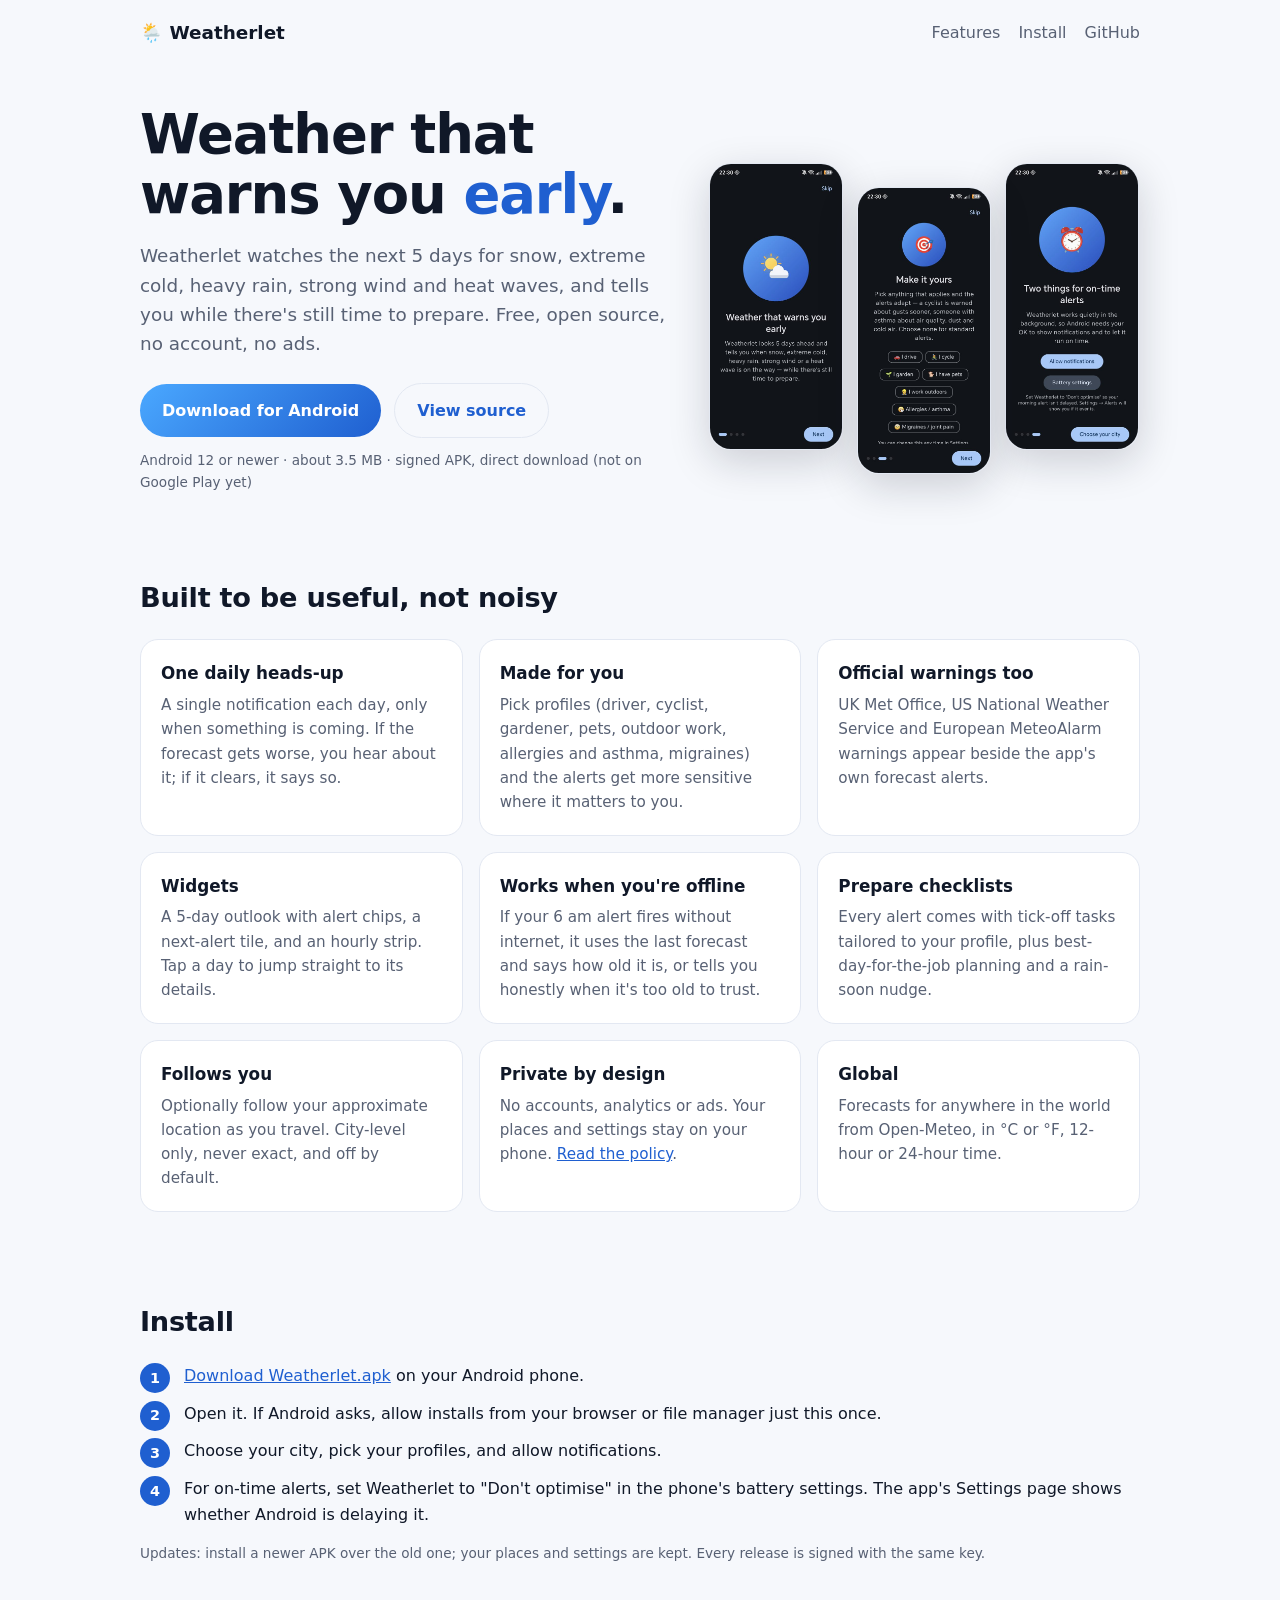
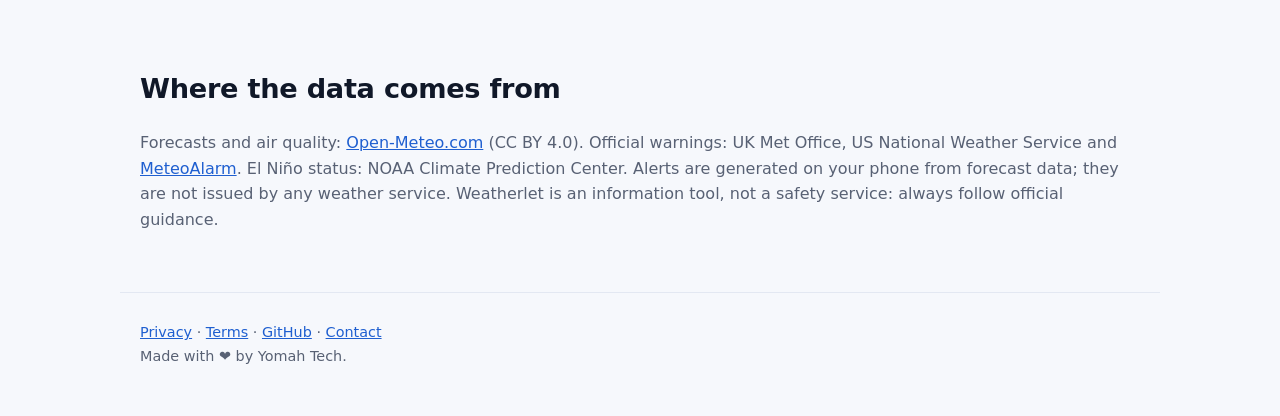
==== docs/index.html @ 23e0dc18 "Weatherlet 1.2.1: weather alerts, widgets, tile and website Co-Authored-By: Claude Sonnet 5.5 <norep" ====
<!doctype html><html lang="en"><head><meta charset="utf-8"><meta name="viewport" content="width=device-width,initial-scale=1">
<title>Weatherlet · Weather alerts that warn you early</title>
<meta name="description" content="Weatherlet is a free Android app that checks the next 5 days and warns you about snow, extreme cold, heavy rain, strong wind and heat waves, so you can prepare early.">
<link rel="stylesheet" href="style.css"></head><body>
<header class="bar"><a class="brand" href="./">🌦️ Weatherlet</a>
<nav><a href="#features">Features</a><a href="#install">Install</a><a href="https://github.com/yomahtechltd/weatherlet">GitHub</a></nav></header>

<div class="hero"><div>
<h1>Weather that warns you <span style="color:var(--brand)">early</span>.</h1>
<p class="lead">Weatherlet watches the next 5 days for snow, extreme cold, heavy rain, strong wind and heat waves, and tells you while there's still time to prepare. Free, open source, no account, no ads.</p>
<a class="btn" href="https://github.com/yomahtechltd/weatherlet/releases/latest/download/Weatherlet.apk">Download for Android</a>
<a class="btn ghost" href="https://github.com/yomahtechltd/weatherlet">View source</a>
<p class="fine">Android 12 or newer · about 3.5 MB · signed APK, direct download (not on Google Play yet)</p></div>
<div class="shots"><img src="img/intro-1.jpg" alt="Weatherlet welcome screen"><img src="img/intro-profiles.jpg" alt="Choosing profiles such as cyclist or asthma"><img src="img/intro-alerts.jpg" alt="Notification and battery setup"></div></div>

<section id="features"><h2>Built to be useful, not noisy</h2><div class="grid">
<div class="card"><h3>One daily heads-up</h3><p>A single notification each day, only when something is coming. If the forecast gets worse, you hear about it; if it clears, it says so.</p></div>
<div class="card"><h3>Made for you</h3><p>Pick profiles (driver, cyclist, gardener, pets, outdoor work, allergies and asthma, migraines) and the alerts get more sensitive where it matters to you.</p></div>
<div class="card"><h3>Official warnings too</h3><p>UK Met Office, US National Weather Service and European MeteoAlarm warnings appear beside the app's own forecast alerts.</p></div>
<div class="card"><h3>Widgets</h3><p>A 5-day outlook with alert chips, a next-alert tile, and an hourly strip. Tap a day to jump straight to its details.</p></div>
<div class="card"><h3>Works when you're offline</h3><p>If your 6&nbsp;am alert fires without internet, it uses the last forecast and says how old it is, or tells you honestly when it's too old to trust.</p></div>
<div class="card"><h3>Prepare checklists</h3><p>Every alert comes with tick-off tasks tailored to your profile, plus best-day-for-the-job planning and a rain-soon nudge.</p></div>
<div class="card"><h3>Follows you</h3><p>Optionally follow your approximate location as you travel. City-level only, never exact, and off by default.</p></div>
<div class="card"><h3>Private by design</h3><p>No accounts, analytics or ads. Your places and settings stay on your phone. <a href="privacy.html">Read the policy</a>.</p></div>
<div class="card"><h3>Global</h3><p>Forecasts for anywhere in the world from Open-Meteo, in °C or °F, 12-hour or 24-hour time.</p></div></div></section>

<section id="install"><h2>Install</h2><ol class="steps">
<li><a href="https://github.com/yomahtechltd/weatherlet/releases/latest/download/Weatherlet.apk">Download Weatherlet.apk</a> on your Android phone.</li>
<li>Open it. If Android asks, allow installs from your browser or file manager just this once.</li>
<li>Choose your city, pick your profiles, and allow notifications.</li>
<li>For on-time alerts, set Weatherlet to "Don't optimise" in the phone's battery settings. The app's Settings page shows whether Android is delaying it.</li></ol>
<p class="fine">Updates: install a newer APK over the old one; your places and settings are kept. Every release is signed with the same key.</p></section>

<section><h2>Where the data comes from</h2>
<p class="muted">Forecasts and air quality: <a href="https://open-meteo.com/">Open-Meteo.com</a> (CC BY 4.0). Official warnings: UK Met Office, US National Weather Service and <a href="https://meteoalarm.org/">MeteoAlarm</a>. El Niño status: NOAA Climate Prediction Center. Alerts are generated on your phone from forecast data; they are not issued by any weather service. Weatherlet is an information tool, not a safety service: always follow official guidance.</p></section>

<footer><a href="privacy.html">Privacy</a> · <a href="terms.html">Terms</a> · <a href="https://github.com/yomahtechltd/weatherlet">GitHub</a> · <a href="mailto:yomahtechuk@outlook.com">Contact</a><br>Made with ❤️ by Yomah Tech.</footer></body></html>
---- docs/style.css ----
:root{--bg:#f6f8fc;--card:#fff;--ink:#101828;--muted:#586174;--brand:#1f5fd0;--brand2:#4aa8ff;--line:#e3e8f2;--warn:#b45309}
@media (prefers-color-scheme:dark){:root{--bg:#0d1117;--card:#161b22;--ink:#e6edf3;--muted:#9aa5b4;--brand:#6ea8ff;--brand2:#1f5fd0;--line:#272e38;--warn:#f0a43a}}
*{box-sizing:border-box}body{margin:0;background:var(--bg);color:var(--ink);font:16px/1.6 system-ui,-apple-system,"Segoe UI",Roboto,sans-serif}
a{color:var(--brand)}.muted{color:var(--muted)}
.bar{max-width:1040px;margin:0 auto;padding:18px 20px;display:flex;justify-content:space-between;align-items:center}
.brand{font-weight:700;font-size:1.15rem;text-decoration:none;color:var(--ink)}
.bar nav a{margin-left:18px;text-decoration:none;color:var(--muted)}
.hero{max-width:1040px;margin:0 auto;padding:40px 20px 24px;display:grid;grid-template-columns:1.1fr .9fr;gap:40px;align-items:center}
.hero h1{font-size:clamp(2.2rem,5vw,3.4rem);line-height:1.1;margin:0 0 16px;letter-spacing:-.02em}
.hero p.lead{font-size:1.15rem;color:var(--muted);margin:0 0 24px}
.btn{display:inline-block;background:linear-gradient(135deg,var(--brand2),var(--brand));color:#fff;padding:14px 22px;border-radius:999px;text-decoration:none;font-weight:600}
.btn.ghost{background:none;color:var(--brand);border:1.5px solid var(--line);margin-left:8px}
.fine{font-size:.85rem;color:var(--muted);margin-top:12px}
.shots{display:flex;gap:14px;justify-content:center}
.shots img{width:31%;max-width:190px;border-radius:22px;border:1px solid var(--line);box-shadow:0 12px 40px rgba(16,24,40,.18)}
.shots img:nth-child(2){transform:translateY(24px)}
section{max-width:1040px;margin:0 auto;padding:44px 20px}
h2{font-size:1.7rem;margin:0 0 20px;letter-spacing:-.01em}
.grid{display:grid;grid-template-columns:repeat(auto-fit,minmax(260px,1fr));gap:16px}
.card{background:var(--card);border:1px solid var(--line);border-radius:18px;padding:20px}
.card h3{margin:0 0 6px;font-size:1.05rem}.card p{margin:0;color:var(--muted);font-size:.95rem}
.steps{counter-reset:s;padding:0;list-style:none}.steps li{counter-increment:s;margin:0 0 12px;padding-left:44px;position:relative}
.steps li::before{content:counter(s);position:absolute;left:0;top:0;width:30px;height:30px;border-radius:50%;background:var(--brand);color:#fff;display:grid;place-items:center;font-weight:700;font-size:.9rem}
footer{max-width:1040px;margin:0 auto;padding:28px 20px 48px;color:var(--muted);font-size:.9rem;border-top:1px solid var(--line)}
.doc{max-width:720px;margin:0 auto;padding:20px}.doc h1{font-size:2rem}.doc h2{font-size:1.2rem;margin:28px 0 8px}
@media(max-width:800px){.hero{grid-template-columns:1fr;padding-top:16px}.shots img:nth-child(2){transform:none}.btn.ghost{margin:10px 0 0}}
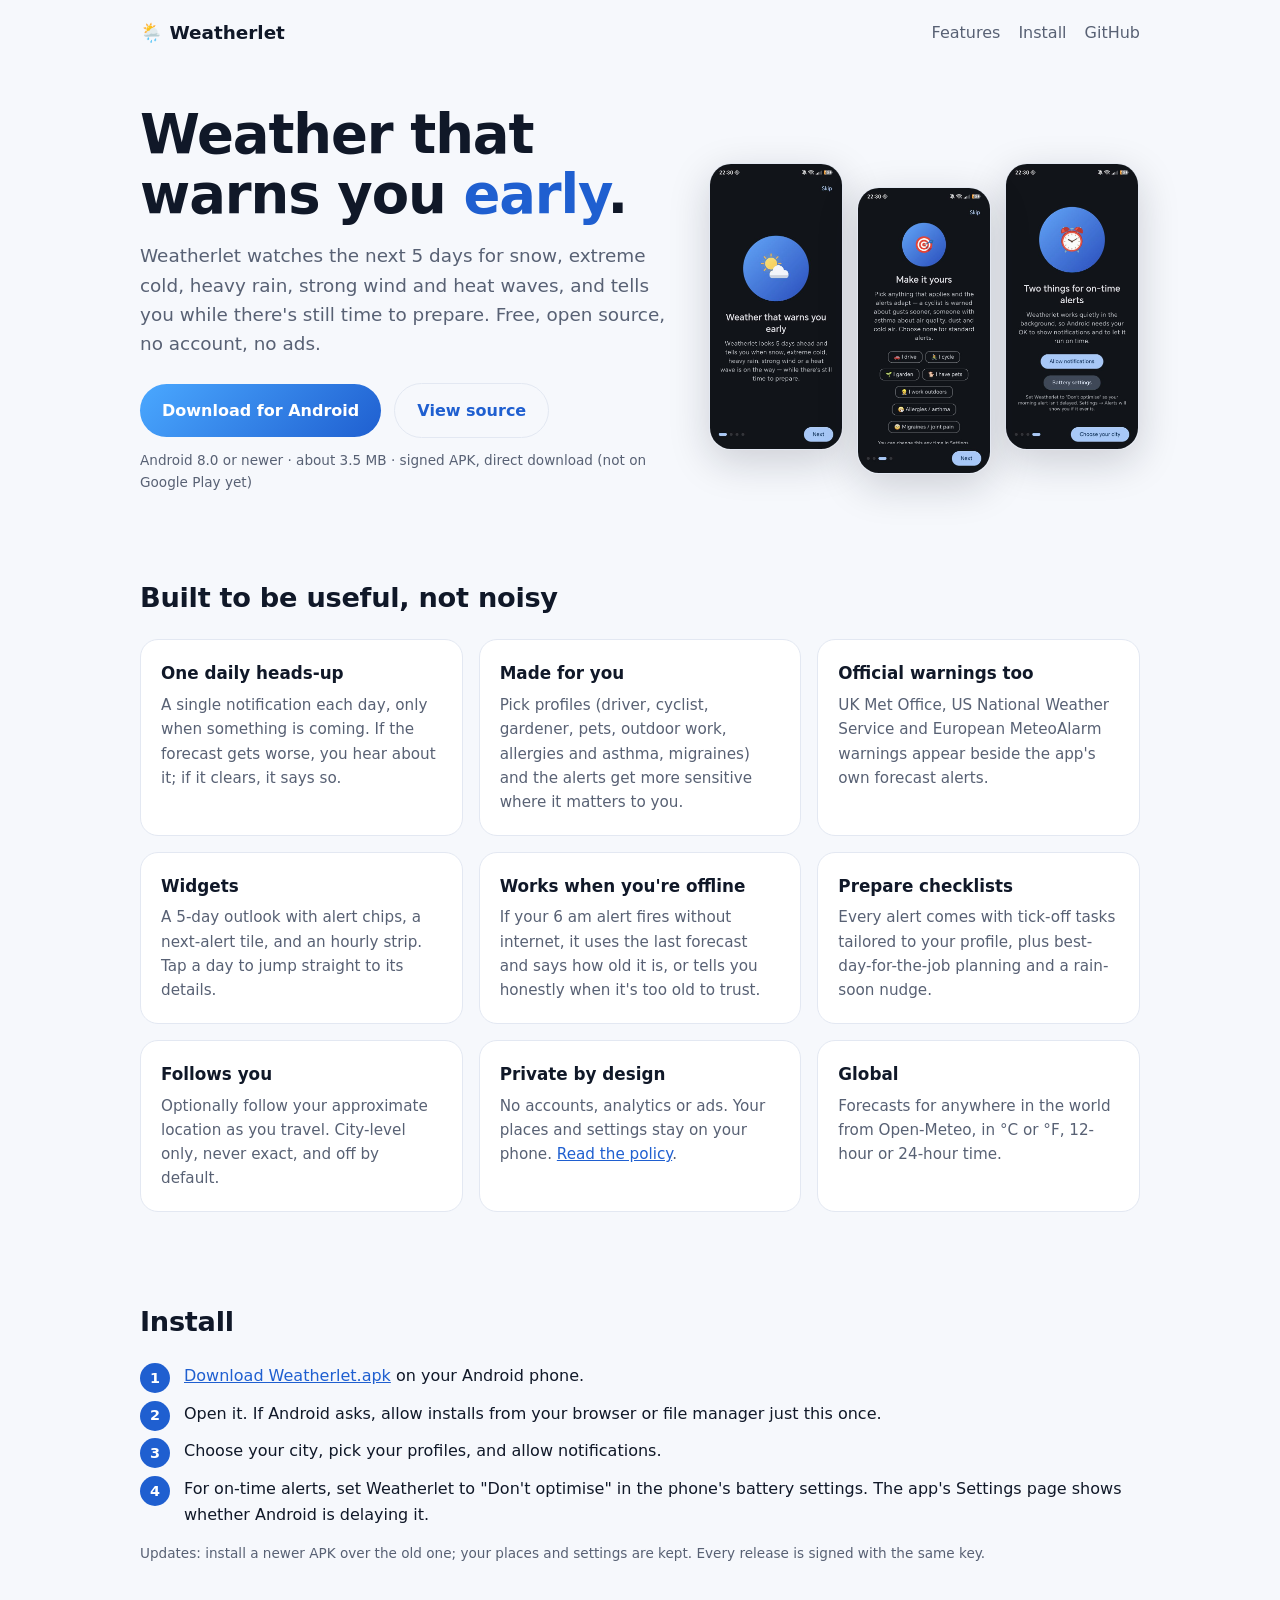
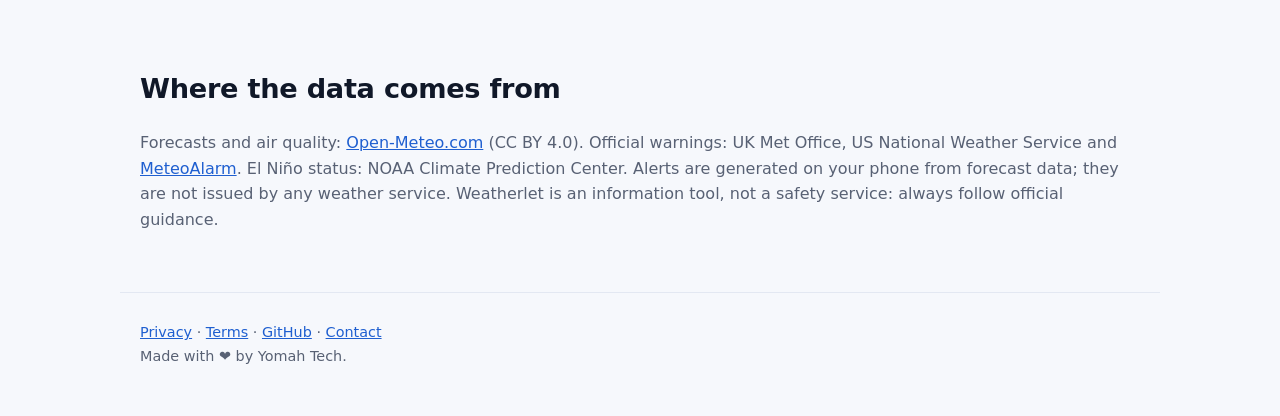
==== commit 549d6cf3: "Support Android 8.0+ (was 12+); fix emoji and notification permission on older versions The 1.2.1 AP" ====
--- a/docs/index.html
+++ b/docs/index.html
@@ -10,7 +10,7 @@
 <p class="lead">Weatherlet watches the next 5 days for snow, extreme cold, heavy rain, strong wind and heat waves, and tells you while there's still time to prepare. Free, open source, no account, no ads.</p>
 <a class="btn" href="https://github.com/yomahtechltd/weatherlet/releases/latest/download/Weatherlet.apk">Download for Android</a>
 <a class="btn ghost" href="https://github.com/yomahtechltd/weatherlet">View source</a>
-<p class="fine">Android 12 or newer · about 3.5 MB · signed APK, direct download (not on Google Play yet)</p></div>
+<p class="fine">Android 8.0 or newer · about 3.5 MB · signed APK, direct download (not on Google Play yet)</p></div>
 <div class="shots"><img src="img/intro-1.jpg" alt="Weatherlet welcome screen"><img src="img/intro-profiles.jpg" alt="Choosing profiles such as cyclist or asthma"><img src="img/intro-alerts.jpg" alt="Notification and battery setup"></div></div>
 
 <section id="features"><h2>Built to be useful, not noisy</h2><div class="grid">
